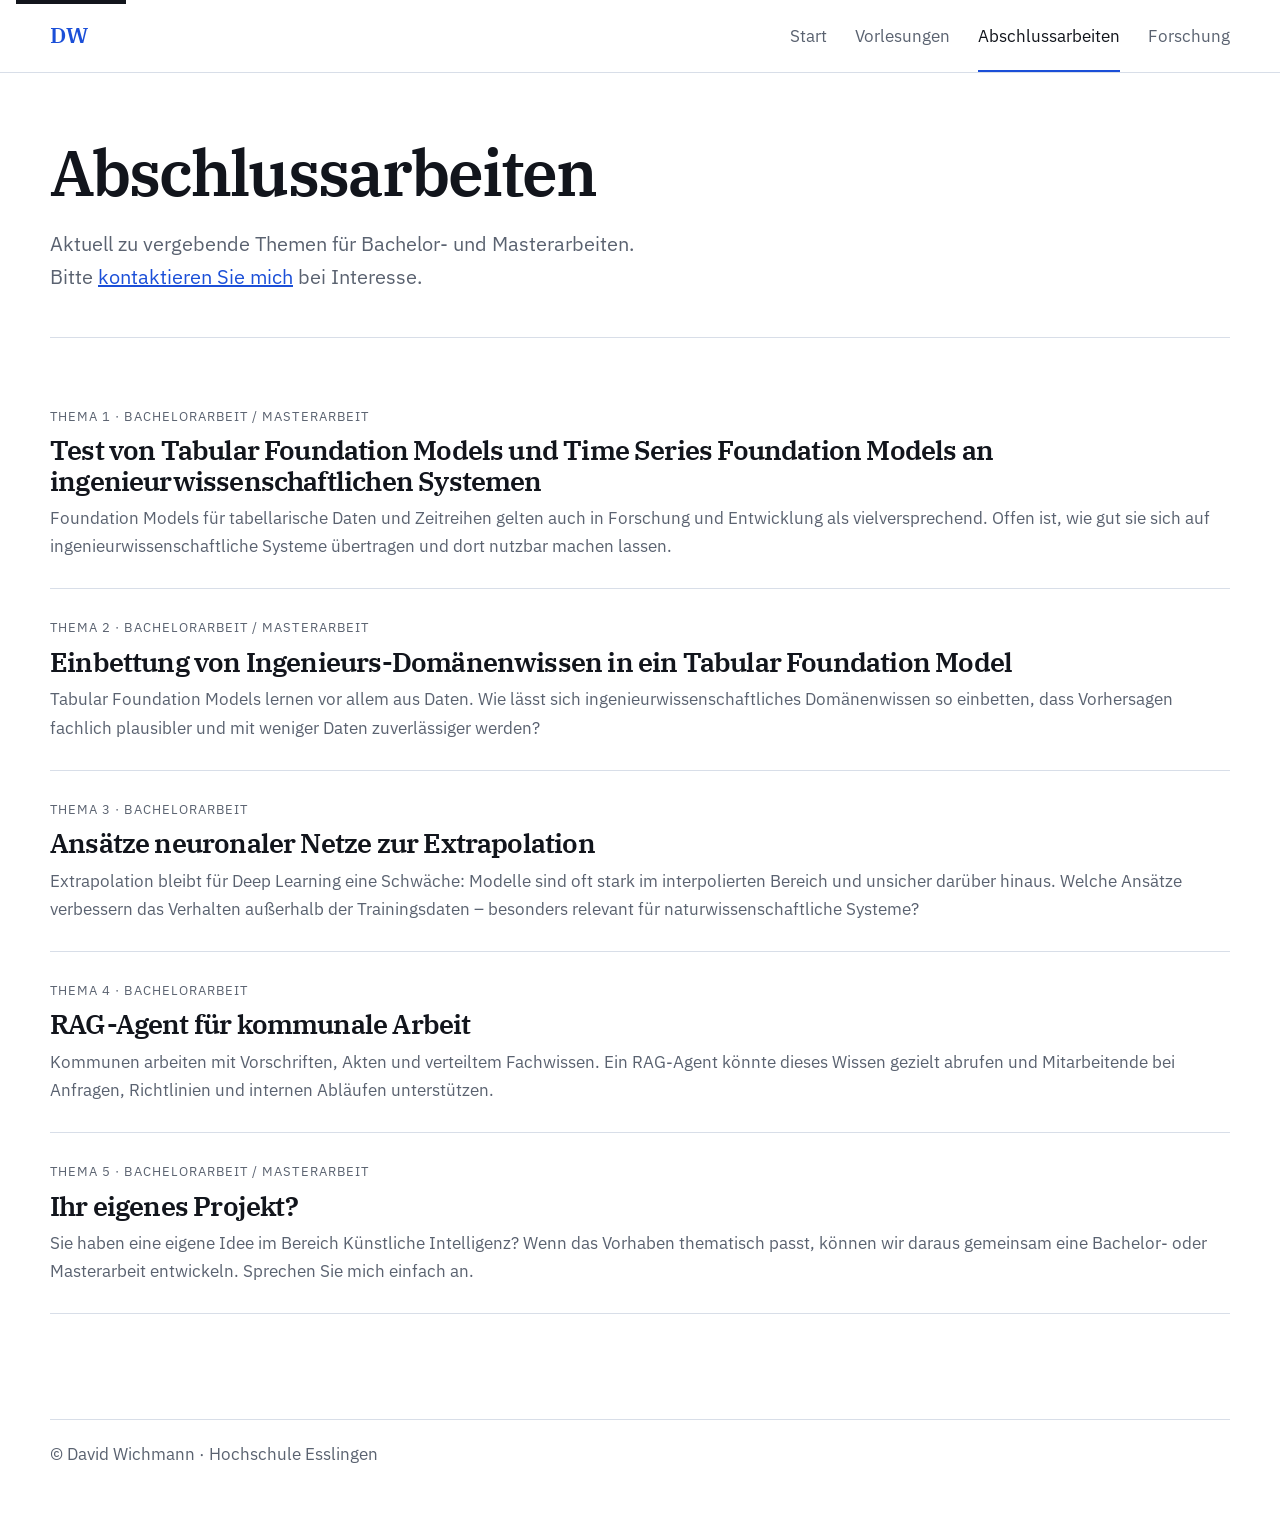
==== abschlussarbeiten.html @ 352e1557 "érste version website" ====
<!DOCTYPE html>
<html lang="de">
  <head>
    <meta charset="utf-8" />
    <meta name="viewport" content="width=device-width, initial-scale=1" />
    <title>Abschlussarbeiten — David Wichmann</title>
    <meta name="description" content="Themen für Bachelor- und Masterarbeiten bei David Wichmann." />
    <link rel="icon" href="assets/portrait.svg" type="image/svg+xml" />
    <link rel="preconnect" href="https://fonts.googleapis.com" />
    <link rel="preconnect" href="https://fonts.gstatic.com" crossorigin />
    <link
      href="https://fonts.googleapis.com/css2?family=IBM+Plex+Sans:wght@400;500;600&family=IBM+Plex+Serif:wght@500;600&display=swap"
      rel="stylesheet"
    />
    <link rel="stylesheet" href="css/styles.css?v=3" />
  </head>
  <body>
    <a class="skip-link" href="#inhalt">Zum Inhalt</a>
    <header class="site-header">
      <div class="wrap header-inner">
        <a class="brand" href="index.html" aria-label="Zur Startseite">DW</a>
        <button class="nav-toggle" type="button" aria-expanded="false" aria-controls="navigation">
          Menü
        </button>
        <nav class="site-nav" id="navigation" aria-label="Hauptnavigation">
          <a href="index.html">Start</a>
          <a href="vorlesungen.html">Vorlesungen</a>
          <a href="abschlussarbeiten.html" aria-current="page">Abschlussarbeiten</a>
          <a href="forschung.html">Forschung</a>
        </nav>
      </div>
    </header>

    <main id="inhalt" class="wrap">
      <section class="page-intro">
        <h1>Abschlussarbeiten</h1>
        <p class="lead">
          Aktuell zu vergebende Themen für Bachelor- und Masterarbeiten.
          Bitte
          <a href="https://www.hs-esslingen.de/personen/david-wichmann" target="_blank" rel="noopener noreferrer">kontaktieren Sie mich</a>
          bei Interesse.
        </p>
      </section>

      <section class="course-list" aria-label="Themen für Abschlussarbeiten">
        <article class="course">
          <div>
            <span class="course-kicker">Thema 1 · Bachelorarbeit / Masterarbeit</span>
            <h2>Test von Tabular Foundation Models und Time Series Foundation Models an ingenieurwissenschaftlichen Systemen</h2>
            <p>
              Foundation Models für tabellarische Daten und Zeitreihen gelten auch in
              Forschung und Entwicklung als vielversprechend. Offen ist, wie gut sie
              sich auf ingenieurwissenschaftliche Systeme übertragen und dort nutzbar
              machen lassen.
            </p>
          </div>
        </article>

        <article class="course">
          <div>
            <span class="course-kicker">Thema 2 · Bachelorarbeit / Masterarbeit</span>
            <h2>Einbettung von Ingenieurs-Domänenwissen in ein Tabular Foundation Model</h2>
            <p>
              Tabular Foundation Models lernen vor allem aus Daten. Wie lässt sich
              ingenieurwissenschaftliches Domänenwissen so einbetten, dass Vorhersagen
              fachlich plausibler und mit weniger Daten zuverlässiger werden?
            </p>
          </div>
        </article>

        <article class="course">
          <div>
            <span class="course-kicker">Thema 3 · Bachelorarbeit</span>
            <h2>Ansätze neuronaler Netze zur Extrapolation</h2>
            <p>
              Extrapolation bleibt für Deep Learning eine Schwäche: Modelle sind oft
              stark im interpolierten Bereich und unsicher darüber hinaus. Welche
              Ansätze verbessern das Verhalten außerhalb der Trainingsdaten – besonders
              relevant für naturwissenschaftliche Systeme?
            </p>
          </div>
        </article>

        <article class="course">
          <div>
            <span class="course-kicker">Thema 4 · Bachelorarbeit</span>
            <h2>RAG-Agent für kommunale Arbeit</h2>
            <p>
              Kommunen arbeiten mit Vorschriften, Akten und verteiltem Fachwissen.
              Ein RAG-Agent könnte dieses Wissen gezielt abrufen und Mitarbeitende
              bei Anfragen, Richtlinien und internen Abläufen unterstützen.
            </p>
          </div>
        </article>

        <article class="course">
          <div>
            <span class="course-kicker">Thema 5 · Bachelorarbeit / Masterarbeit</span>
            <h2>Ihr eigenes Projekt?</h2>
            <p>
              Sie haben eine eigene Idee im Bereich Künstliche Intelligenz? Wenn das
              Vorhaben thematisch passt, können wir daraus gemeinsam eine Bachelor-
              oder Masterarbeit entwickeln. Sprechen Sie mich einfach an.
            </p>
          </div>
        </article>
      </section>
    </main>

    <footer class="site-footer">
      <p class="wrap">© David Wichmann · Hochschule Esslingen</p>
    </footer>
    <script src="js/main.js?v=3"></script>
  </body>
</html>
---- css/styles.css ----
:root {
  --bg: #ffffff;
  --ink: #12151c;
  --ink-soft: #5a6270;
  --line: #d8dee8;
  --accent: #1b4fd8;
  --accent-hover: #1239a3;
  --header-h: 72px;
  --max: 1180px;
  --font-serif: "IBM Plex Serif", Georgia, serif;
  --font-sans: "IBM Plex Sans", "Segoe UI", sans-serif;
}

*,
*::before,
*::after {
  box-sizing: border-box;
}

html {
  scroll-behavior: smooth;
}

body {
  margin: 0;
  min-height: 100vh;
  color: var(--ink);
  font-family: var(--font-sans);
  font-size: 1.0625rem;
  line-height: 1.65;
  background: var(--bg);
}

img {
  max-width: 100%;
  display: block;
}

a {
  color: var(--accent);
}

a:hover {
  color: var(--accent-hover);
}

.skip-link {
  position: absolute;
  left: 16px;
  top: -40px;
  z-index: 20;
  padding: 8px 12px;
  background: var(--ink);
  color: #fff;
}

.skip-link:focus {
  top: 12px;
}

.wrap {
  width: min(var(--max), calc(100% - 48px));
  margin-inline: auto;
}

.site-header {
  position: sticky;
  top: 0;
  z-index: 10;
  border-bottom: 1px solid var(--line);
  background: rgba(255, 255, 255, 0.92);
  backdrop-filter: blur(12px);
}

.header-inner {
  display: flex;
  align-items: center;
  justify-content: space-between;
  gap: 24px;
  min-height: var(--header-h);
}

.brand {
  font-family: var(--font-serif);
  font-size: 1.35rem;
  font-weight: 600;
  letter-spacing: 0.02em;
  text-decoration: none;
  color: var(--accent);
}

.brand:hover {
  color: var(--accent-hover);
}

.nav-toggle {
  display: none;
  border: 1px solid var(--line);
  background: #fff;
  color: var(--ink);
  padding: 8px 12px;
  font: inherit;
}

.site-nav {
  display: flex;
  gap: 28px;
}

.site-nav a {
  position: relative;
  padding: 22px 0;
  text-decoration: none;
  color: var(--ink-soft);
}

.site-nav a:hover,
.site-nav a[aria-current="page"] {
  color: var(--ink);
}

.site-nav a[aria-current="page"]::after {
  content: "";
  position: absolute;
  left: 0;
  right: 0;
  bottom: 0;
  height: 2px;
  background: var(--accent);
}

main {
  padding: 64px 0 88px;
}

.hero {
  display: grid;
  grid-template-columns: 280px 1fr;
  gap: 64px;
  align-items: start;
}

.portrait img {
  width: 100%;
  aspect-ratio: 4 / 5;
  object-fit: cover;
  background: #0f2747;
}

.eyebrow {
  margin: 0 0 12px;
  color: var(--accent);
  font-size: 0.78rem;
  font-weight: 600;
  letter-spacing: 0.16em;
  text-transform: uppercase;
}

h1,
h2 {
  font-family: var(--font-serif);
  font-weight: 600;
  letter-spacing: -0.03em;
  line-height: 1.12;
}

h1 {
  margin: 0 0 18px;
  font-size: clamp(2.6rem, 5vw, 4rem);
}

.lead {
  margin: 0 0 20px;
  max-width: 38rem;
  font-size: 1.25rem;
  color: var(--ink-soft);
}

.prose {
  max-width: 42rem;
}

.prose p {
  margin: 0 0 1.15em;
}

h2.eyebrow {
  font-family: var(--font-sans);
  font-size: 0.78rem;
  line-height: 1.3;
}

.home-cta {
  display: grid;
  grid-template-columns: 1fr 1fr;
  gap: 40px 64px;
  margin-top: 56px;
  padding-top: 28px;
  border-top: 1px solid var(--line);
}

.home-cta .eyebrow {
  margin-bottom: 8px;
  font-size: 1.2rem;
}

.home-block p {
  margin: 0;
  max-width: 36rem;
}

.page-intro {
  margin-bottom: 40px;
  padding-bottom: 24px;
  border-bottom: 1px solid var(--line);
}

.course-list {
  display: grid;
  gap: 0;
}

.course {
  display: flex;
  align-items: center;
  justify-content: space-between;
  gap: 32px;
  padding: 28px 0;
  border-bottom: 1px solid var(--line);
  text-decoration: none;
  color: inherit;
}

.course:hover {
  color: inherit;
}

a.course:hover h2 {
  color: var(--accent);
}

.course-kicker {
  display: block;
  margin-bottom: 8px;
  color: var(--ink-soft);
  font-size: 0.82rem;
  letter-spacing: 0.08em;
  text-transform: uppercase;
}

.course h2 {
  margin: 0;
  font-size: 1.7rem;
}

.course p {
  margin: 8px 0 0;
  color: var(--ink-soft);
}

.course-cta {
  color: var(--accent);
  font-weight: 600;
  white-space: nowrap;
}

.coming-soon,
.page-panel {
  max-width: 42rem;
}

.coming-soon h1,
.page-panel h1 {
  margin-bottom: 12px;
}

.crumb {
  margin: 0 0 18px;
  color: var(--ink-soft);
}

.crumb a {
  color: inherit;
  text-decoration: none;
}

.crumb a:hover {
  color: var(--accent);
}

.site-footer {
  padding-bottom: 40px;
  color: var(--ink-soft);
}

.site-footer .wrap {
  padding-top: 20px;
  border-top: 1px solid var(--line);
}

@media (max-width: 860px) {
  .wrap {
    width: min(var(--max), calc(100% - 32px));
  }

  .hero {
    grid-template-columns: 1fr;
  }

  .home-cta {
    grid-template-columns: 1fr;
    gap: 28px;
  }

  .portrait {
    max-width: 280px;
  }

  .nav-toggle {
    display: inline-flex;
  }

  .site-nav {
    display: none;
    position: absolute;
    top: var(--header-h);
    left: 0;
    right: 0;
    padding: 8px 24px 16px;
    background: #fff;
    border-bottom: 1px solid var(--line);
    flex-direction: column;
    gap: 0;
  }

  .site-nav a {
    padding: 12px 0;
  }

  .site-nav.is-open {
    display: flex;
  }

  .course {
    align-items: flex-start;
    flex-direction: column;
    gap: 12px;
  }
}
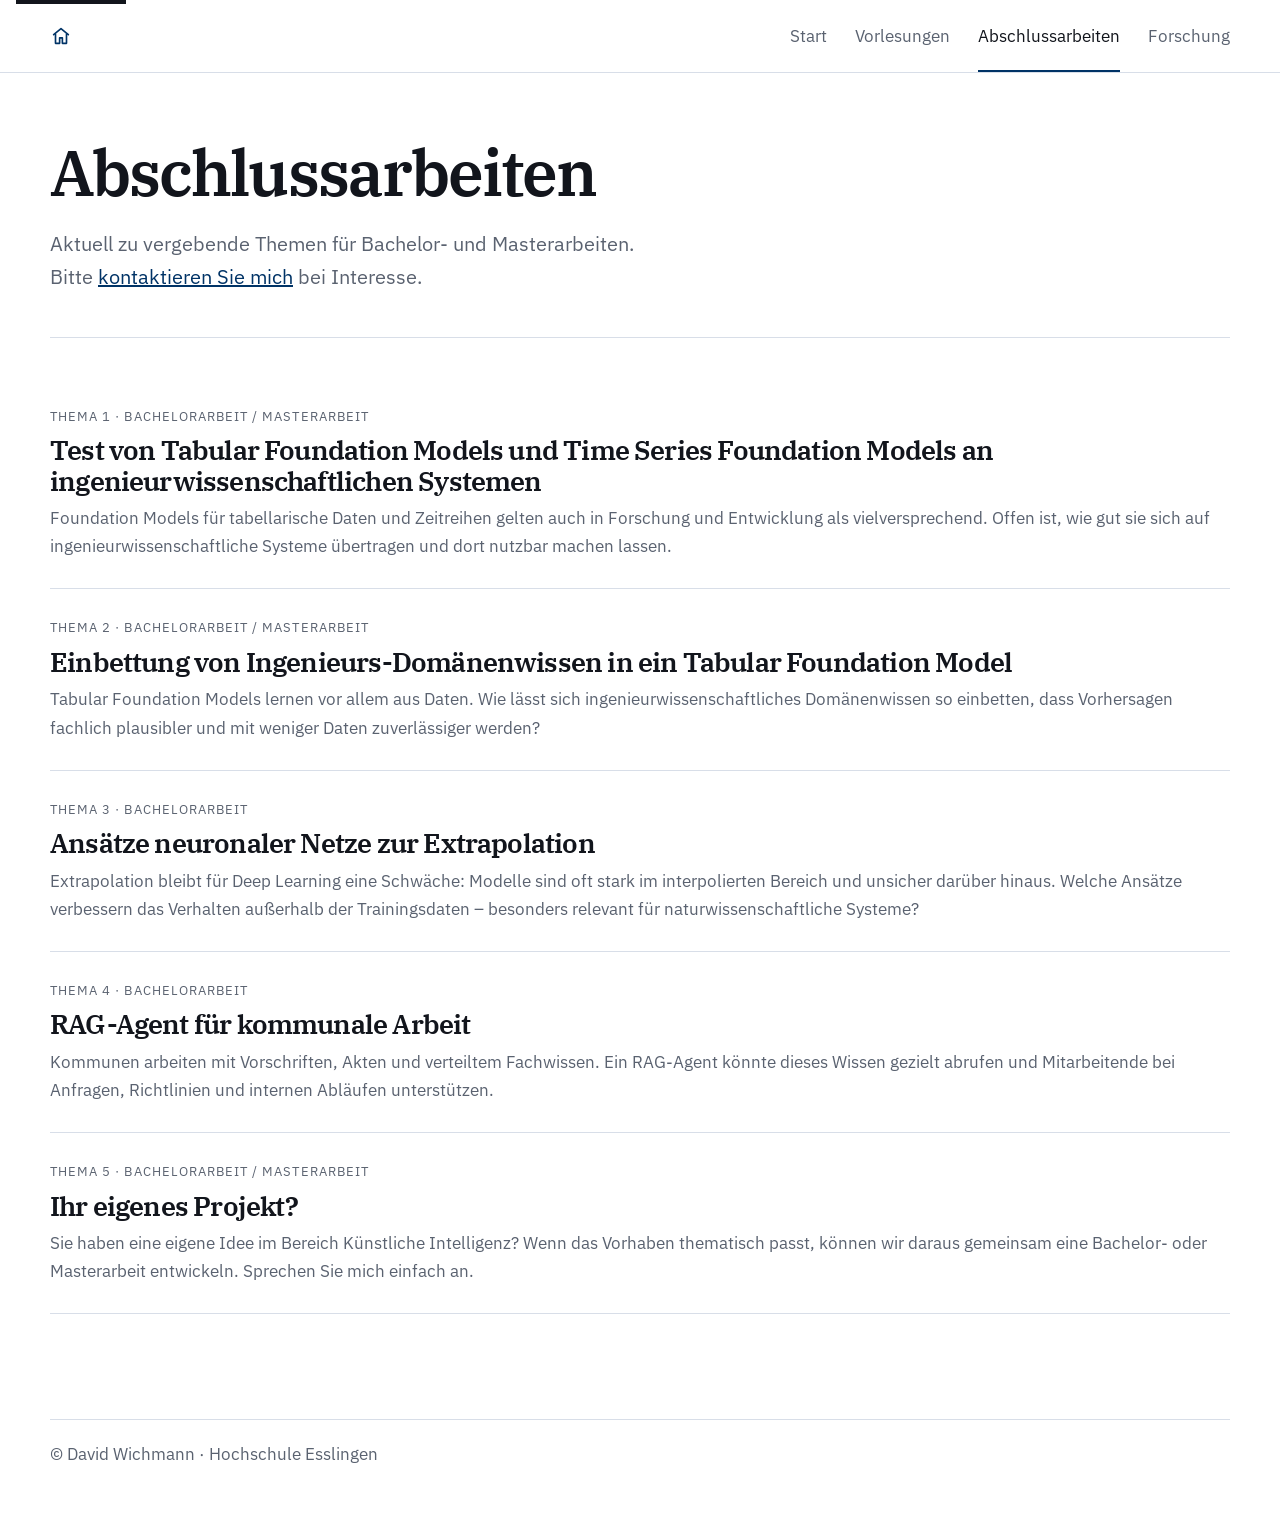
==== commit 3897e2da: "update" ====
--- a/abschlussarbeiten.html
+++ b/abschlussarbeiten.html
@@ -18,7 +18,12 @@
     <a class="skip-link" href="#inhalt">Zum Inhalt</a>
     <header class="site-header">
       <div class="wrap header-inner">
-        <a class="brand" href="index.html" aria-label="Zur Startseite">DW</a>
+        <a class="brand" href="index.html" aria-label="Zur Startseite">
+          <svg viewBox="0 0 24 24" fill="none" stroke="currentColor" stroke-width="1.8" stroke-linecap="round" stroke-linejoin="round" aria-hidden="true">
+            <path d="M4 10.5 12 4l8 6.5" />
+            <path d="M6 10v10h4.5v-6h3v6H18V10" />
+          </svg>
+        </a>
         <button class="nav-toggle" type="button" aria-expanded="false" aria-controls="navigation">
           Menü
         </button>
@@ -110,6 +115,6 @@
     <footer class="site-footer">
       <p class="wrap">© David Wichmann · Hochschule Esslingen</p>
     </footer>
-    <script src="js/main.js?v=3"></script>
+    <script src="js/main.js?v=4"></script>
   </body>
 </html>
--- a/css/styles.css
+++ b/css/styles.css
@@ -3,8 +3,8 @@
   --ink: #12151c;
   --ink-soft: #5a6270;
   --line: #d8dee8;
-  --accent: #1b4fd8;
-  --accent-hover: #1239a3;
+  --accent: #003366;
+  --accent-hover: #002244;
   --header-h: 72px;
   --max: 1180px;
   --font-serif: "IBM Plex Serif", Georgia, serif;
@@ -81,12 +81,16 @@
 }
 
 .brand {
-  font-family: var(--font-serif);
-  font-size: 1.35rem;
-  font-weight: 600;
-  letter-spacing: 0.02em;
-  text-decoration: none;
-  color: var(--accent);
+  display: inline-flex;
+  align-items: center;
+  color: var(--accent);
+  text-decoration: none;
+}
+
+.brand svg {
+  display: block;
+  width: 22px;
+  height: 22px;
 }
 
 .brand:hover {
@@ -144,7 +148,7 @@
   width: 100%;
   aspect-ratio: 4 / 5;
   object-fit: cover;
-  background: #0f2747;
+  background: #003366;
 }
 
 .eyebrow {
@@ -272,6 +276,62 @@
 .coming-soon h1,
 .page-panel h1 {
   margin-bottom: 12px;
+}
+
+.page-section {
+  margin-top: 48px;
+}
+
+.page-section h2 {
+  margin: 0 0 20px;
+  font-size: 1.55rem;
+}
+
+.doc-links {
+  display: flex;
+  flex-wrap: wrap;
+  gap: 16px 48px;
+}
+
+.doc-links a {
+  font-size: 1.8rem;
+  font-weight: 600;
+  text-decoration: none;
+}
+
+.doc-links a:hover {
+  text-decoration: underline;
+}
+
+.app-grid {
+  display: grid;
+  grid-template-columns: repeat(auto-fill, minmax(240px, 1fr));
+  gap: 16px;
+}
+
+.app-tile {
+  display: flex;
+  flex-direction: column;
+  min-height: 160px;
+  padding: 22px;
+  border: 1px solid var(--line);
+  text-decoration: none;
+  color: inherit;
+}
+
+.app-tile:hover {
+  border-color: var(--accent);
+  color: inherit;
+}
+
+.app-tile h3 {
+  margin: 0 0 8px;
+  font-size: 1.2rem;
+}
+
+.app-tile p {
+  margin: 0;
+  color: var(--ink-soft);
 }
 
 .crumb {
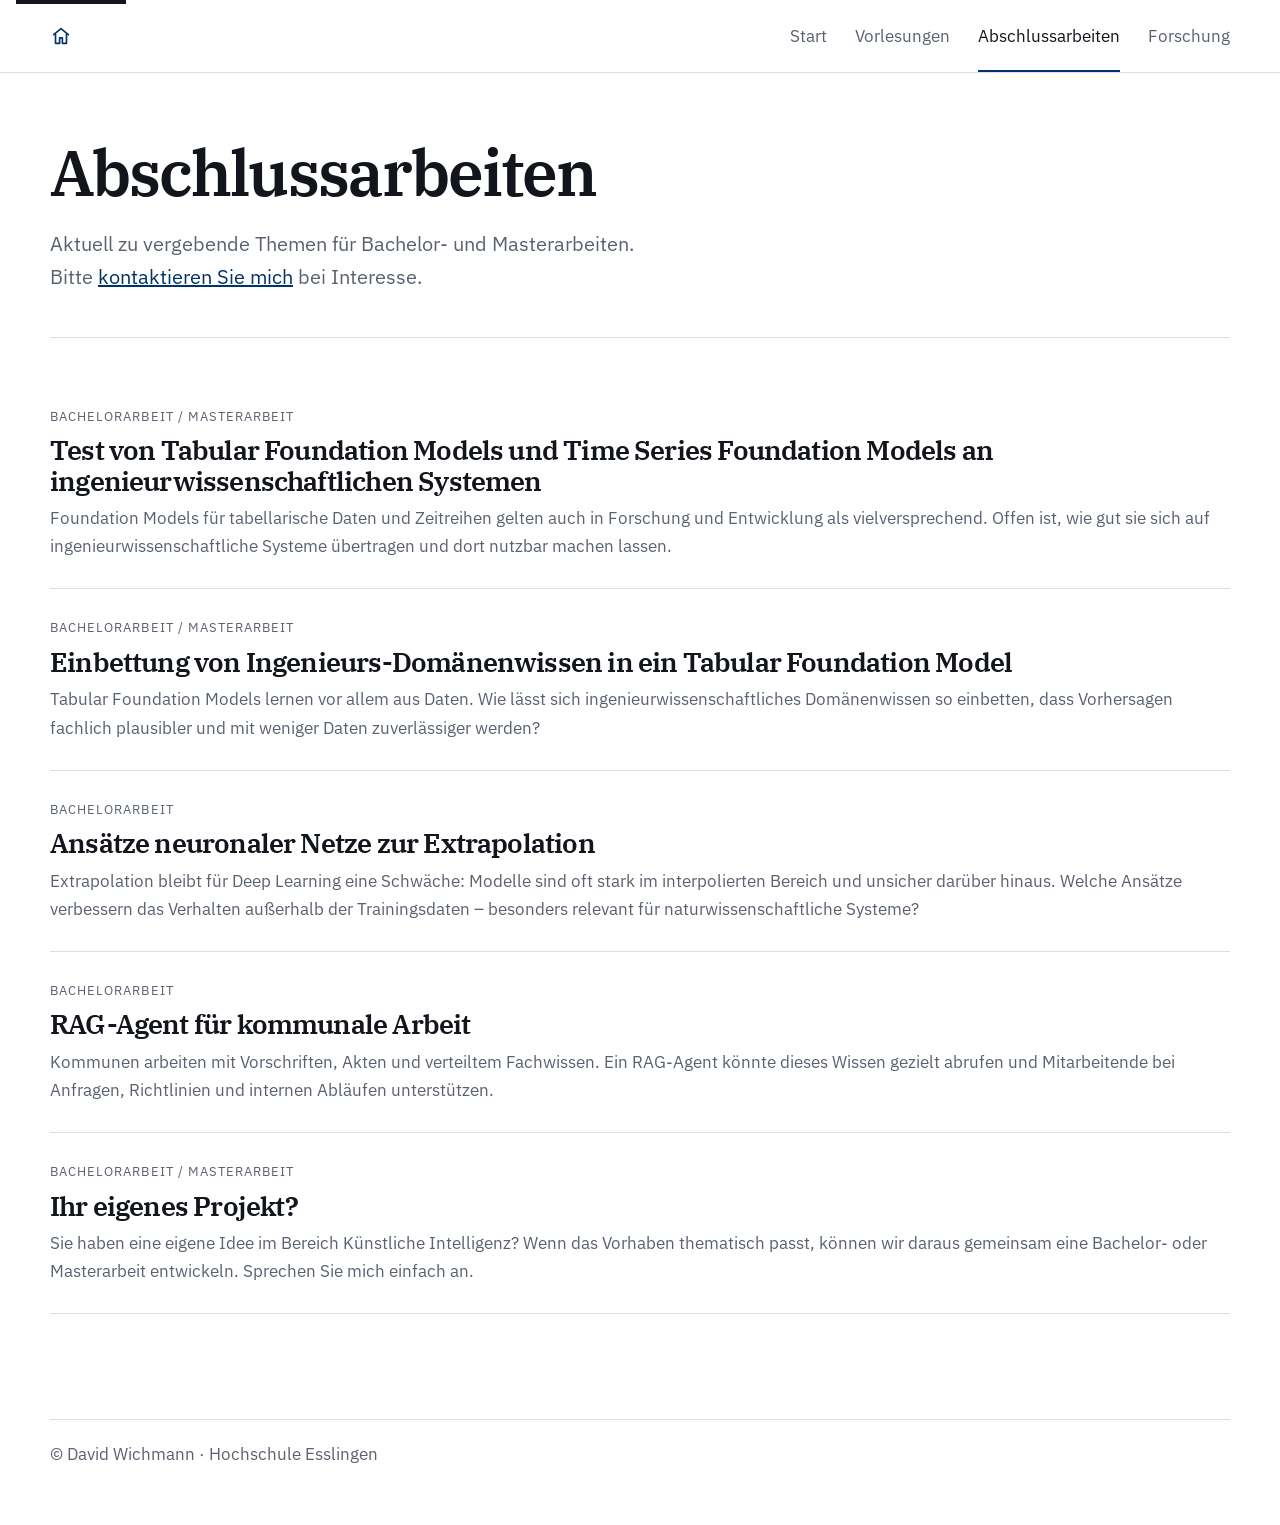
==== commit 2ad74b74: "update" ====
--- a/abschlussarbeiten.html
+++ b/abschlussarbeiten.html
@@ -50,7 +50,7 @@
       <section class="course-list" aria-label="Themen für Abschlussarbeiten">
         <article class="course">
           <div>
-            <span class="course-kicker">Thema 1 · Bachelorarbeit / Masterarbeit</span>
+            <span class="course-kicker">Bachelorarbeit / Masterarbeit</span>
             <h2>Test von Tabular Foundation Models und Time Series Foundation Models an ingenieurwissenschaftlichen Systemen</h2>
             <p>
               Foundation Models für tabellarische Daten und Zeitreihen gelten auch in
@@ -63,7 +63,7 @@
 
         <article class="course">
           <div>
-            <span class="course-kicker">Thema 2 · Bachelorarbeit / Masterarbeit</span>
+            <span class="course-kicker">Bachelorarbeit / Masterarbeit</span>
             <h2>Einbettung von Ingenieurs-Domänenwissen in ein Tabular Foundation Model</h2>
             <p>
               Tabular Foundation Models lernen vor allem aus Daten. Wie lässt sich
@@ -75,7 +75,7 @@
 
         <article class="course">
           <div>
-            <span class="course-kicker">Thema 3 · Bachelorarbeit</span>
+            <span class="course-kicker">Bachelorarbeit</span>
             <h2>Ansätze neuronaler Netze zur Extrapolation</h2>
             <p>
               Extrapolation bleibt für Deep Learning eine Schwäche: Modelle sind oft
@@ -88,7 +88,7 @@
 
         <article class="course">
           <div>
-            <span class="course-kicker">Thema 4 · Bachelorarbeit</span>
+            <span class="course-kicker">Bachelorarbeit</span>
             <h2>RAG-Agent für kommunale Arbeit</h2>
             <p>
               Kommunen arbeiten mit Vorschriften, Akten und verteiltem Fachwissen.
@@ -100,7 +100,7 @@
 
         <article class="course">
           <div>
-            <span class="course-kicker">Thema 5 · Bachelorarbeit / Masterarbeit</span>
+            <span class="course-kicker">Bachelorarbeit / Masterarbeit</span>
             <h2>Ihr eigenes Projekt?</h2>
             <p>
               Sie haben eine eigene Idee im Bereich Künstliche Intelligenz? Wenn das
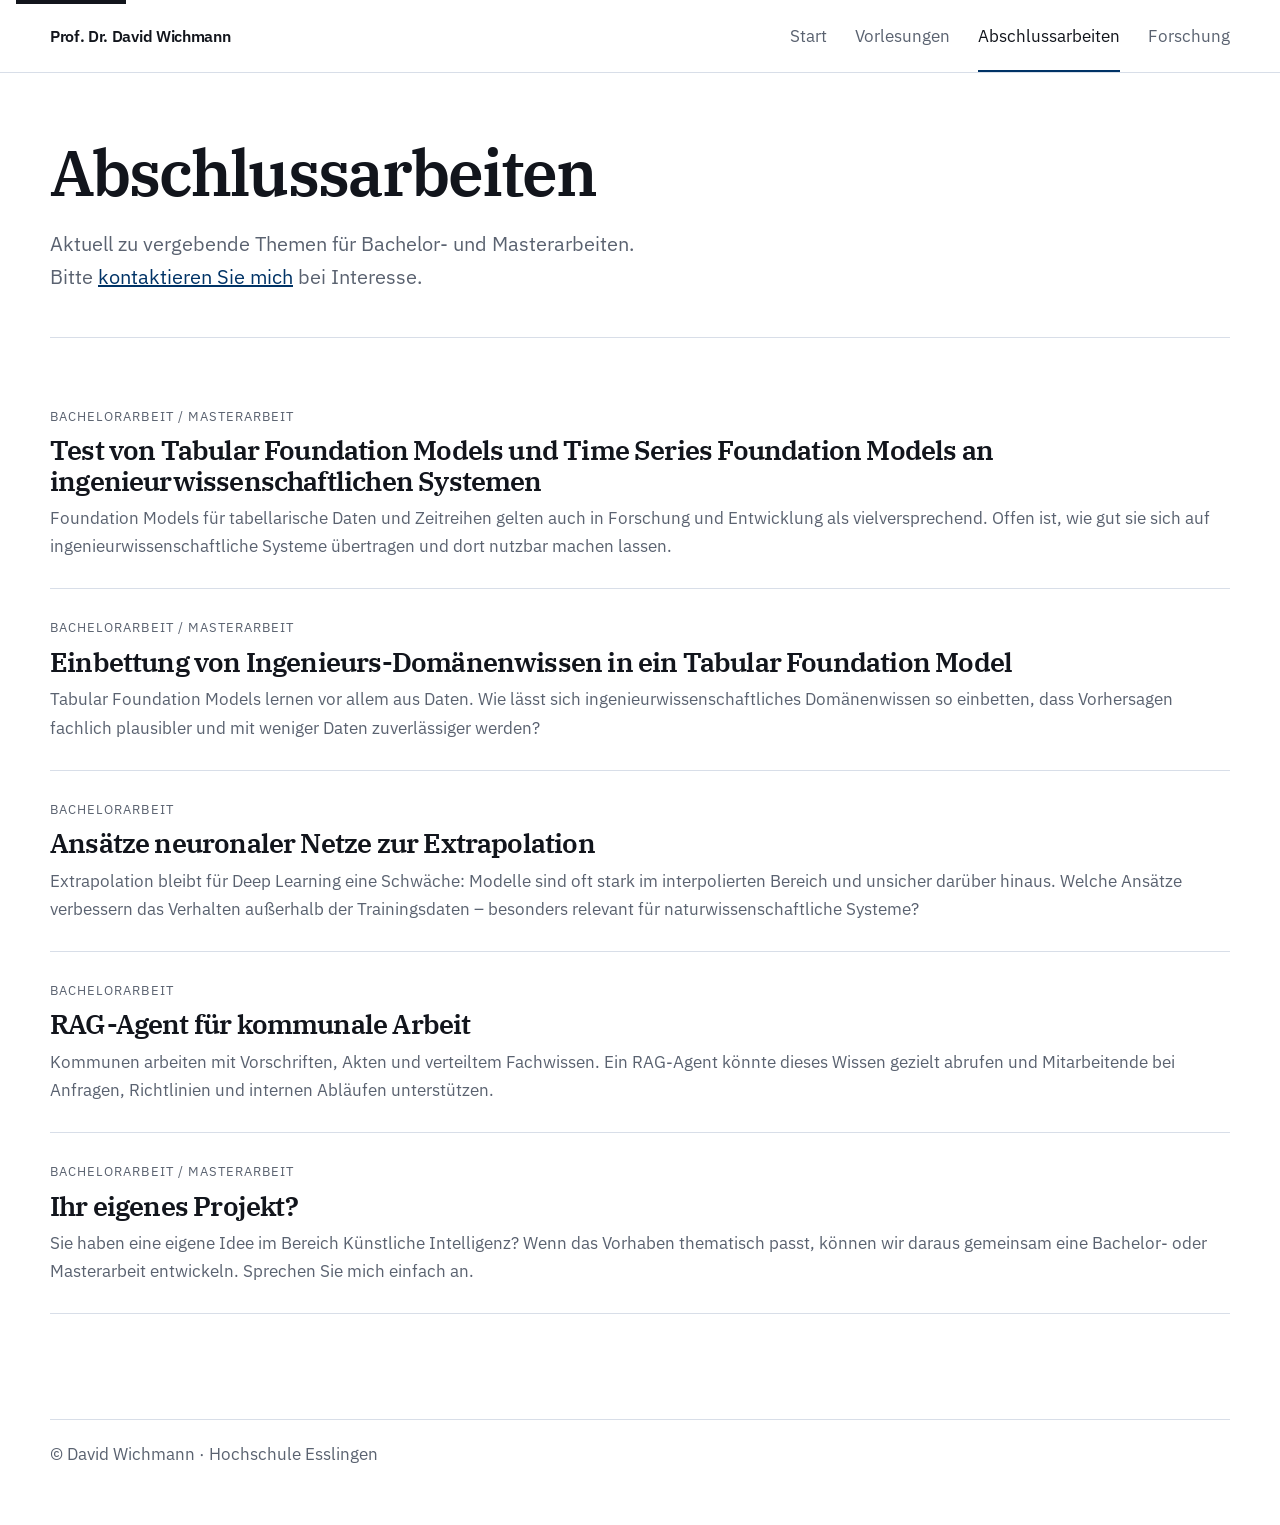
==== commit 6ac71469: "iupdate" ====
--- a/abschlussarbeiten.html
+++ b/abschlussarbeiten.html
@@ -18,12 +18,7 @@
     <a class="skip-link" href="#inhalt">Zum Inhalt</a>
     <header class="site-header">
       <div class="wrap header-inner">
-        <a class="brand" href="index.html" aria-label="Zur Startseite">
-          <svg viewBox="0 0 24 24" fill="none" stroke="currentColor" stroke-width="1.8" stroke-linecap="round" stroke-linejoin="round" aria-hidden="true">
-            <path d="M4 10.5 12 4l8 6.5" />
-            <path d="M6 10v10h4.5v-6h3v6H18V10" />
-          </svg>
-        </a>
+        <p class="brand">Prof. Dr. David Wichmann</p>
         <button class="nav-toggle" type="button" aria-expanded="false" aria-controls="navigation">
           Menü
         </button>
--- a/css/styles.css
+++ b/css/styles.css
@@ -80,21 +80,16 @@
   min-height: var(--header-h);
 }
 
+.header-home {
+  justify-content: flex-end;
+}
+
 .brand {
-  display: inline-flex;
-  align-items: center;
-  color: var(--accent);
-  text-decoration: none;
-}
-
-.brand svg {
-  display: block;
-  width: 22px;
-  height: 22px;
-}
-
-.brand:hover {
-  color: var(--accent-hover);
+  margin: 0;
+  font-size: 1rem;
+  font-weight: 600;
+  letter-spacing: -0.02em;
+  color: var(--ink);
 }
 
 .nav-toggle {
